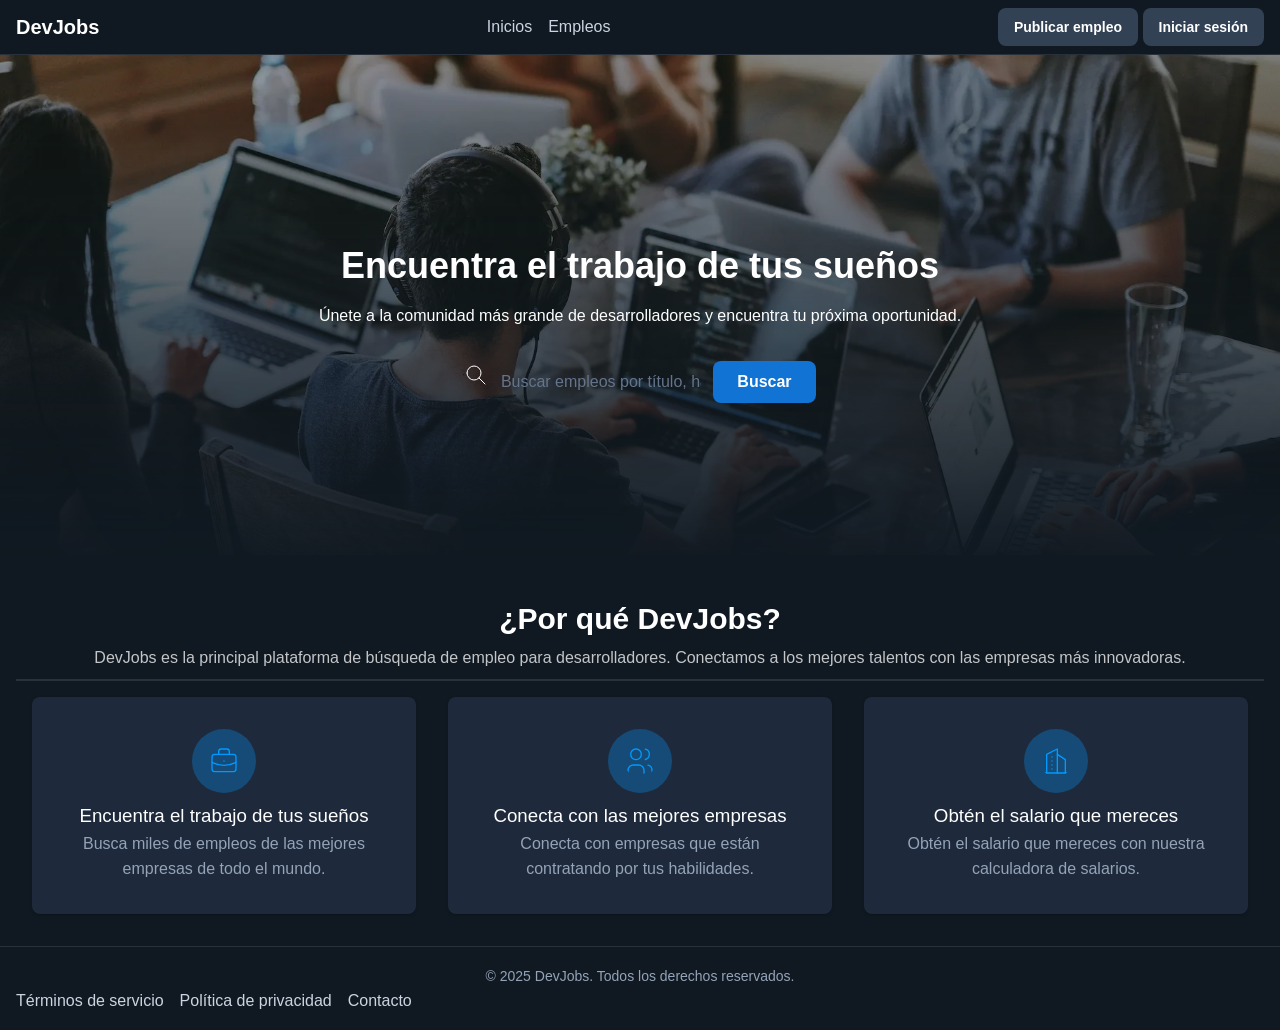
==== 00-html-css/index.html @ 6d551c02 "archivos finales" ====
<!DOCTYPE html> <!-- le indica al navegador que es un documento HTML5 -->
<html lang="es">

<head>
   <!-- Van los metadatos, esta información no es visible en la web -->
   <title>DevJobs - Inicio</title>
   <meta charset="UTF-8" /><!-- Define la codificación de caracteres -->
   <meta name="description" content="Encuentra el trabajo de tus sueños">
   <link rel="stylesheet" href="./styles.css" /><!-- Vincula el archivo CSS externo -->
</head>

<body>
   <header>
      <h2>DevJobs</h2>
      <nav>
         <a href="">Inicios</a>
         <a href="">Empleos</a>
      </nav>
      <div>
         <a href="">Publicar empleo</a>
         <a href="">Iniciar sesión</a>
      </div>
   </header>
   <main>
      <section>
         <img src="./background.webp" alt="Imagen de bienvenida" />
         <h1>Encuentra el trabajo de tus sueños</h1>
         <p>Únete a la comunidad más grande de desarrolladores y encuentra tu próxima oportunidad.</p>

         <form role="search">
            <svg xmlns="http://www.w3.org/2000/svg" width="24" height="24" viewBox="0 0 24 24" fill="none"
               stroke="currentColor" stroke-width="1" stroke-linecap="round" stroke-linejoin="round"
               class="icon icon-tabler icons-tabler-outline icon-tabler-search">
               <path stroke="none" d="M0 0h24v24H0z" fill="none" />
               <path d="M10 10m-7 0a7 7 0 1 0 14 0a7 7 0 1 0 -14 0" />
               <path d="M21 21l-6 -6" />
            </svg>
            <input required type="text" placeholder="Buscar empleos por título, habilidad o empresa" />
            <button type="submit">Buscar</button>
         </form>
      </section>
      <section>
         <header>
            <h2>¿Por qué DevJobs?</h2>
            <p>DevJobs es la principal plataforma de búsqueda de empleo para desarrolladores. Conectamos a los mejores
               talentos con las empresas más innovadoras.</p>
         </header>

         <footer>
            <article>
               <svg xmlns="http://www.w3.org/2000/svg" width="32" height="32" viewBox="0 0 24 24" fill="none"
                  stroke="currentColor" stroke-width="1" stroke-linecap="round" stroke-linejoin="round"
                  class="icon icon-tabler icons-tabler-outline icon-tabler-briefcase">
                  <path stroke="none" d="M0 0h24v24H0z" fill="none" />
                  <path d="M3 7m0 2a2 2 0 0 1 2 -2h14a2 2 0 0 1 2 2v9a2 2 0 0 1 -2 2h-14a2 2 0 0 1 -2 -2z" />
                  <path d="M8 7v-2a2 2 0 0 1 2 -2h4a2 2 0 0 1 2 2v2" />
                  <path d="M12 12l0 .01" />
                  <path d="M3 13a20 20 0 0 0 18 0" />
               </svg>
               <h3>Encuentra el trabajo de tus sueños</h3>
               <p>Busca miles de empleos de las mejores empresas de todo el mundo.</p>
            </article>

            <article>
               <svg xmlns="http://www.w3.org/2000/svg" width="24" height="24" viewBox="0 0 24 24" fill="none"
                  stroke="currentColor" stroke-width="1" stroke-linecap="round" stroke-linejoin="round"
                  class="icon icon-tabler icons-tabler-outline icon-tabler-users">
                  <path stroke="none" d="M0 0h24v24H0z" fill="none" />
                  <path d="M9 7m-4 0a4 4 0 1 0 8 0a4 4 0 1 0 -8 0" />
                  <path d="M3 21v-2a4 4 0 0 1 4 -4h4a4 4 0 0 1 4 4v2" />
                  <path d="M16 3.13a4 4 0 0 1 0 7.75" />
                  <path d="M21 21v-2a4 4 0 0 0 -3 -3.85" />
               </svg>
               <h3>Conecta con las mejores empresas</h3>
               <p>Conecta con empresas que están contratando por tus habilidades.</p>
            </article>

            <article>
               <svg xmlns="http://www.w3.org/2000/svg" width="24" height="24" viewBox="0 0 24 24" fill="none"
                  stroke="currentColor" stroke-width="1" stroke-linecap="round" stroke-linejoin="round"
                  class="icon icon-tabler icons-tabler-outline icon-tabler-building-skyscraper">
                  <path stroke="none" d="M0 0h24v24H0z" fill="none" />
                  <path d="M3 21l18 0" />
                  <path d="M5 21v-14l8 -4v18" />
                  <path d="M19 21v-10l-6 -4" />
                  <path d="M9 9l0 .01" />
                  <path d="M9 12l0 .01" />
                  <path d="M9 15l0 .01" />
                  <path d="M9 18l0 .01" />
               </svg>
               <h3>Obtén el salario que mereces</h3>
               <p>Obtén el salario que mereces con nuestra calculadora de salarios.</p>
            </article>
         </footer>
      </section>
   </main>
   <footer>
      <small>&copy; 2025 DevJobs. Todos los derechos reservados.</small>
      <nav>
         <a href="">Términos de servicio</a>
         <a href="">Política de privacidad</a>
         <a href="">Contacto</a>
      </nav>
   </footer>
</body>

</html>
---- 00-html-css/styles.css ----
* {
   margin: 0;
   padding: 0;
   box-sizing: border-box;
}

:root {
   --primary: #1173d4;
   --primary-dark: #0a3d66;
   --primary-hover: #0d5ba8;
   --primary-light: #09f;
   --background: #101922;
   --text-primary: #ffffff;
   --text-secondary: #cbd5e1;
   --text-muted: #94a3b8;
   --border: rgba(255, 255, 255, 0.1);
   --card-bg: #1e293b;
   --shadow: rgba(0, 0, 0, 0.3);
   --input-bg: #1e293b;
   --hsla-example: hsla(210, 100%, 56%, 1);
}

@font-face {
   font-family: 'Inter variable';
   font-style: normal;
   font-display: swap;
   font-weight: 100 900;
   src: url(https://cdn.jsdelivr.net/fontsource/fonts/inter:vf@latest/latin-wght-normal.woff2) format ('woff2-variations');
   unicode-range: U+0000-00FF, U+0131, U+0152-0153, U+02BB-02BC, U+02C6, U+02DA, U+0304, U+0308, U+0329, U+2000-206G, U20AC, U+2122, U+2191, U+2193, U+2212, U+2215, U+FEFF, U+FFFD;
}

body {
   font-family: 'Google Sans Code', 'Inter variable', sans-serif;
   background-color: var(--background);
   color: var(--text-primary);
   min-height: 100vh;
   display: flex;
   flex-direction: column;
   line-height: 1.6;
}

/* Títulos principales */
h1 {
   font-size: 2.25rem;
   font-weight: 900;
   margin-bottom: 1rem;
   line-height: 1.2;
   text-wrap: balance;
}

h1+p {
   text-wrap: balance;
   margin-bottom: 2rem;
}

/* Header */
header {
   border-bottom: 1px solid var(--border);
   background-color: var(--background);
   padding: .5rem 1rem;
   display: flex;
   align-items: center;
   justify-content: space-between;
   gap: 2rem;

   h2 {
      font-size: 1.25rem;
      font-weight: 700;
      color: var(--text-primary);
   }
}

/* Navegación del header a otras páginas */
nav {
   align-items: center;
   gap: 1rem;
   display: flex;

   a {
      text-decoration: none;
      color: var(--text-secondary);
      transition: color 0.2s;
      font-weight: 500;

      &:hover,
      &:focus {
         color: var(--primary);
         outline: none;
      }
   }
}

/* Botones del Header */
header div a {
   padding: 0.5rem 1rem;
   border-radius: 0.5rem;
   background-color: #334155;
   color: var(--text-primary);
   display: inline-block;
   font-size: 0.875rem;
   font-weight: 700;
   text-decoration: none;
   /* TODO */
}

/* Hero */
main>section:nth-child(1) {
   height: 500px;
   text-align: center;
   display: flex;
   flex-direction: column;
   justify-content: center;
   align-items: center;

   h1 {
      padding-top: 36px;
   }

   &>img {
      position: absolute;
      width: 100%;
      height: 100%;
      object-fit: cover;
      z-index: -1;
      left: 0;
      right: 0;
      mask-image: linear-gradient(to bottom, rgba(16, 25, 34, 1) 5%, rgba(16, 25, 34, 0) 80%);
   }
}

/* Formulario de búsqueda */
form {
   max-width: 42rem;
   width: 100%;
   margin: 0 auto;
   padding-inline: 1rem;
}

form>div {
   display: flex;
   align-items: center;
   background-color: var(--input-bg);
   border-radius: 0.5rem;
   box-shadow: 0 10px 15px -3px var(--shadow);
   padding: 0.5rem;
   gap: 0.5rem;
}

form span {
   padding-left: 0.75rem;
   color: var(--text-muted);
   display: flex;
   align-items: center;
   flex-shrink: 0;
}

form input[type="text"] {
   flex: 1;
   background: transparent;
   border: none;
   outline: none;
   color: var(--text-primary);
   padding: 0.75rem 0.5rem;
   font-size: 1rem;
   font-family: inherit;
}

form input[type="text"]::placeholder {
   color: #64748b;
}

form button[type="submit"] {
   padding: 0.75rem 1.5rem;
   border-radius: 0.5rem;
   background-color: var(--primary);
   color: white;
   font-weight: 700;
   border: none;
   cursor: pointer;
   transition: background-color 0.2s;
   font-family: inherit;
   font-size: 1rem;
   white-space: nowrap;
}

form button[type="submit"]:hover,
form button[type="submit"]:focus {
   background-color: var(--primary-hover);
   outline: 2px solid white;
   outline-offset: 2px;
}

/* Features section */
main>section:nth-child(2) {
   padding-inline: 1rem;
   background-color: var(--background);
   padding-top: 2rem;

   &>header {
      gap: 2px;
      flex-direction: column;

      h2 {
         margin-bottom: 0;
      }

      p {
         opacity: .75;
      }
   }

   &>div {
      max-width: 1280px;
      margin: 0 auto;
   }
}

main>section:nth-child(2) h2 {
   font-size: 1.875rem;
   font-weight: 700;
   color: var(--text-primary);
   margin-bottom: 1rem;
}

main>section:nth-child(2)>div>div:first-child>p {
   font-size: 1.125rem;
   color: var(--text-muted);
   max-width: 42rem;
   margin: 0 auto;
}

main>section:nth-child(2) footer {
   display: grid;
   gap: 2rem;
   grid-template-columns: repeat(auto-fit, minmax(300px, 1fr));
   max-width: 1280px;
   margin: 0 auto;
}

/* Footer */
footer {
   background-color: var(--background);
   border-top: 1px solid var(--border);
   text-align: center;
   padding: 16px;

   small {
      color: var(--text-muted);
      font-size: 0.875rem;
   }
}

/* Feature cards */
article {
   background-color: var(--card-bg);
   padding: 2rem;
   margin-bottom: 16px;
   border-radius: 0.5rem;
   box-shadow: 0px 1px 3px var(--shadow);

   svg {
      color: var(--primary-light);
      background: rgba(0, 153, 255, .3);
      border-radius: 100%;
      width: 64px;
      height: 64px;
      padding: 16px;
   }

   h3 {
      font-weight: 500;
   }

   p {
      color: var(--text-muted);
   }
}
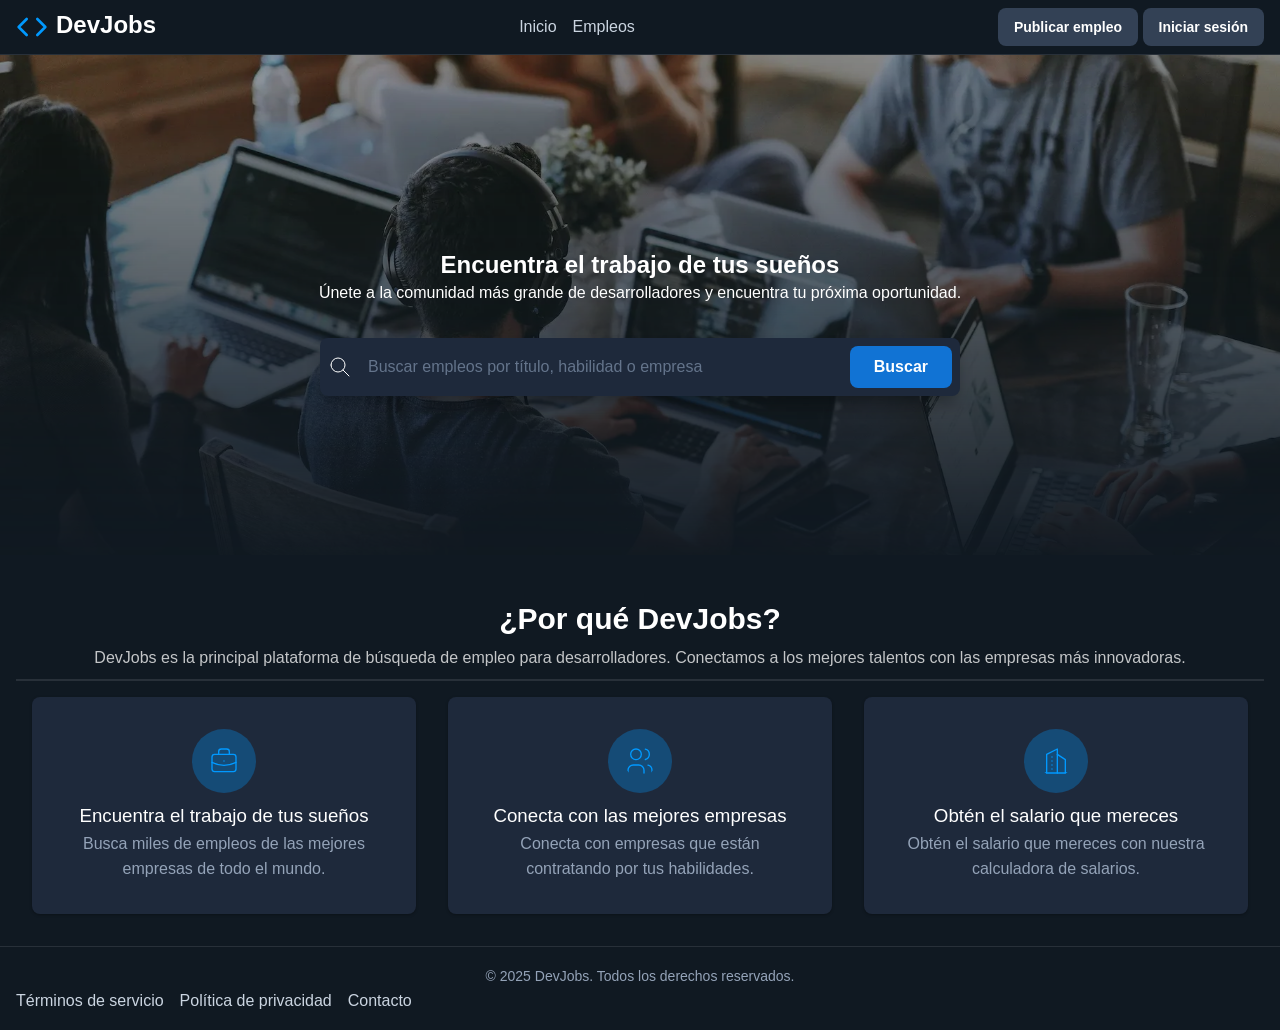
==== commit 0e940a80: "cambios en el logo" ====
--- a/00-html-css/index.html
+++ b/00-html-css/index.html
@@ -11,10 +11,17 @@
 
 <body>
    <header>
-      <h2>DevJobs</h2>
+      <h1>
+         <svg fill="none" stroke="currentColor" stroke-linecap="round" stroke-linejoin="round" stroke-width="2" viewBox="0 0 24 24" xmlns="http://www.w3.org/2000/svg">
+           <polyline points="16 18 22 12 16 6"></polyline>
+           <polyline points="8 6 2 12 8 18"></polyline>
+         </svg>
+         DevJobs
+      </h1>
       <nav>
-         <a href="">Inicios</a>
-         <a href="">Empleos</a>
+         <a href="./index.html">Inicio</a>
+         <!-- <a href="./search.html">Empleos</a> -->
+         <a href="./empleos.html">Empleos</a>
       </nav>
       <div>
          <a href="">Publicar empleo</a>
@@ -28,15 +35,17 @@
          <p>Únete a la comunidad más grande de desarrolladores y encuentra tu próxima oportunidad.</p>
 
          <form role="search">
-            <svg xmlns="http://www.w3.org/2000/svg" width="24" height="24" viewBox="0 0 24 24" fill="none"
-               stroke="currentColor" stroke-width="1" stroke-linecap="round" stroke-linejoin="round"
-               class="icon icon-tabler icons-tabler-outline icon-tabler-search">
-               <path stroke="none" d="M0 0h24v24H0z" fill="none" />
-               <path d="M10 10m-7 0a7 7 0 1 0 14 0a7 7 0 1 0 -14 0" />
-               <path d="M21 21l-6 -6" />
-            </svg>
-            <input required type="text" placeholder="Buscar empleos por título, habilidad o empresa" />
-            <button type="submit">Buscar</button>
+            <div>
+               <svg xmlns="http://www.w3.org/2000/svg" width="24" height="24" viewBox="0 0 24 24" fill="none"
+                  stroke="currentColor" stroke-width="1" stroke-linecap="round" stroke-linejoin="round"
+                  class="icon icon-tabler icons-tabler-outline icon-tabler-search">
+                  <path stroke="none" d="M0 0h24v24H0z" fill="none" />
+                  <path d="M10 10m-7 0a7 7 0 1 0 14 0a7 7 0 1 0 -14 0" />
+                  <path d="M21 21l-6 -6" />
+               </svg>
+               <input required type="text" placeholder="Buscar empleos por título, habilidad o empresa" />
+               <button type="submit">Buscar</button>
+            </div>
          </form>
       </section>
       <section>
--- a/00-html-css/styles.css
+++ b/00-html-css/styles.css
@@ -41,11 +41,17 @@
 
 /* Títulos principales */
 h1 {
-   font-size: 2.25rem;
-   font-weight: 900;
-   margin-bottom: 1rem;
+   font-size: 1.5rem;
    line-height: 1.2;
    text-wrap: balance;
+   display: flex;
+   gap: 0.5rem;
+
+   svg{
+      width: 2rem;
+      height: 2rem;
+      color: var(--primary-light);
+   }
 }
 
 h1+p {
@@ -274,4 +280,146 @@
    p {
       color: var(--text-muted);
    }
+}
+
+/* Search page */
+.header-search {
+   justify-content: space-between;
+   
+   div {
+      display: flex;
+      align-items: center;
+      gap: 5px;
+
+      button {
+         color: var(--primary);
+         background: var(--primary-dark);
+         padding: 10px;
+         border-radius: 8px;
+         border: none;
+         font-weight: 700;
+         font-size: 13px;
+      }
+
+      a{
+         border: none;
+         background-color: transparent;
+
+         img {
+            border-radius: 50%;
+            height: 40px;
+            width: 40px;
+         }
+      }
+   }
+}
+main.main-search {
+   padding: 2rem 100px;
+   display: flex;
+   flex-direction: column;
+   justify-content: center;
+   align-items: center;
+   gap: 2rem;
+
+   section {
+      width: 100%;
+   }
+
+   section:first-child {
+      height: 150px;
+   }
+
+   section:nth-child(2){
+      padding-inline: 0px;
+      padding: 0px;
+   }
+}
+
+main.main-search section:nth-child(2) form {
+   max-width: 100%;
+   padding: 0px;
+
+   svg {
+      margin-top: 15px;
+      margin-left: 15px;
+      position: absolute;
+   }
+
+   input[type="text"] {
+      font-size: 1.25rem;
+      width: 100%;
+      border: 3px solid var(--border);
+      border-radius: 8px;
+      text-indent: 40px;
+   }
+
+   select {
+      margin-top: 15px;
+      background: var(--input-bg);
+      color: var(--text-primary);
+      border: none;
+      border-radius: 8px;
+      padding: 10px;
+
+   }
+}
+
+main.main-search section.search-results{
+
+   header {
+      border-bottom: unset;
+      
+      h2 {
+         margin-bottom: 1rem;
+      }
+   }
+
+   article {
+      background: var(--background);
+      border: 1px solid var(--border);
+      margin-bottom: 0px;
+      border-radius: 0px;
+
+      &:nth-child(2) {
+         border-radius: 20px 20px 0px 0px;
+      }
+
+      &:nth-last-child(2) {
+         border-radius: 0px 0px 20px 20px;
+      }
+
+      header {
+         padding: 10px 0px;
+         p {
+            font-size: 80%;
+         }
+         button {
+            color: white;
+            background: var(--primary);
+            border: none;
+            border-radius: 8px;
+            padding: 15px 25px;
+            font-size: 15px;
+            font-weight: 700;
+         }
+      }
+   }
+
+   footer {
+      border-top: unset;
+
+      button {
+         background: transparent;
+         color: white;
+         border: none;
+         border-radius: 8px;
+         padding: 15px 25px;
+         font-size: 15px;
+         font-weight: 600;
+         
+         &.active {
+            background: var(--primary);
+         }
+      }
+   }
 }
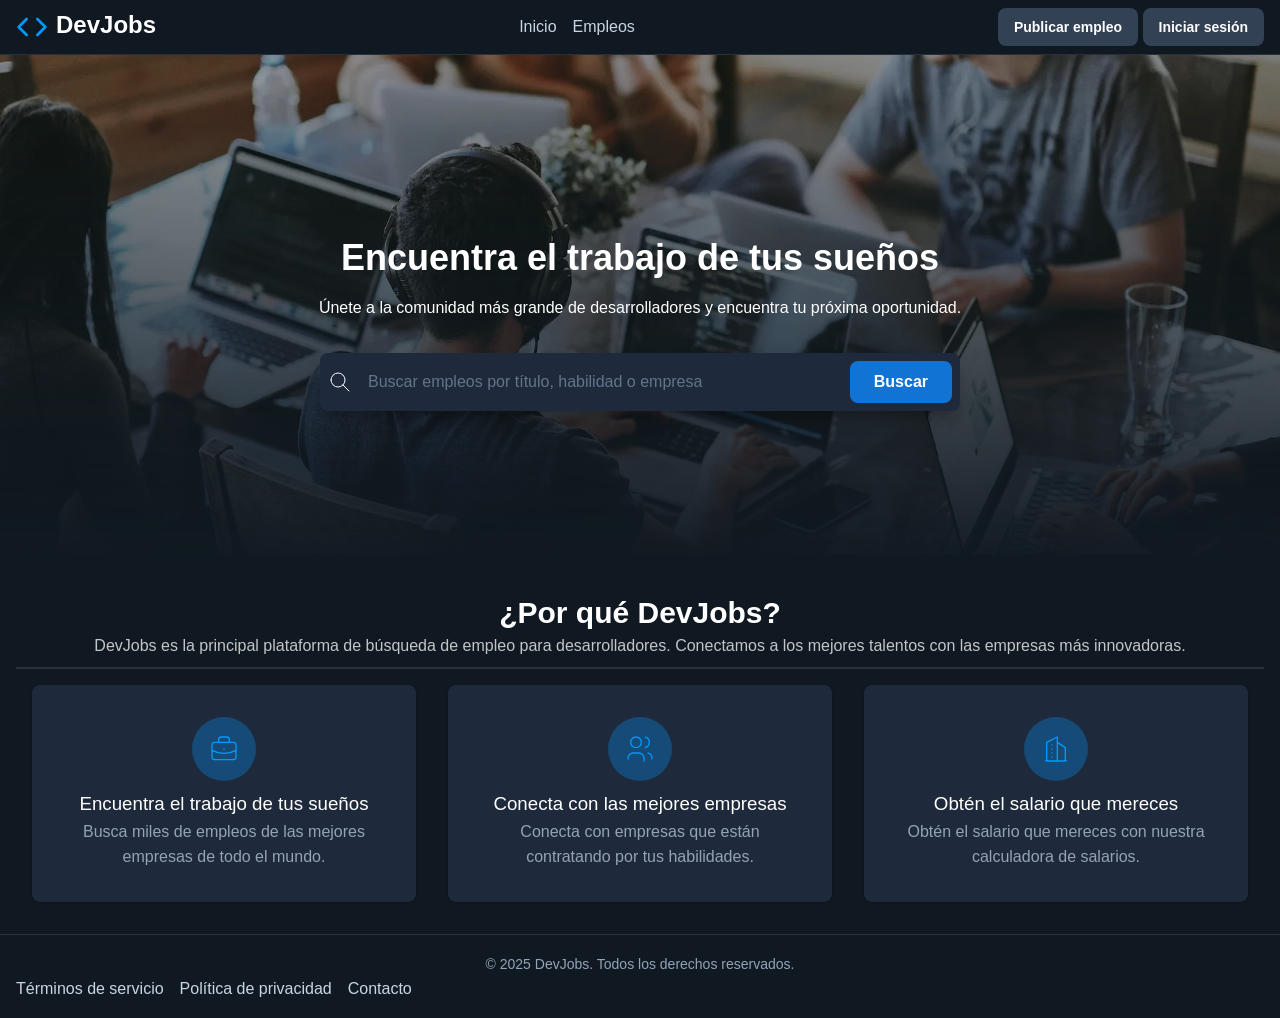
==== commit 0d64ddb1: "mejoras del header" ====
--- a/00-html-css/index.html
+++ b/00-html-css/index.html
@@ -11,13 +11,13 @@
 
 <body>
    <header>
-      <h1>
+      <h2>
          <svg fill="none" stroke="currentColor" stroke-linecap="round" stroke-linejoin="round" stroke-width="2" viewBox="0 0 24 24" xmlns="http://www.w3.org/2000/svg">
            <polyline points="16 18 22 12 16 6"></polyline>
            <polyline points="8 6 2 12 8 18"></polyline>
          </svg>
          DevJobs
-      </h1>
+      </h2>
       <nav>
          <a href="./index.html">Inicio</a>
          <!-- <a href="./search.html">Empleos</a> -->
--- a/00-html-css/styles.css
+++ b/00-html-css/styles.css
@@ -41,17 +41,11 @@
 
 /* Títulos principales */
 h1 {
-   font-size: 1.5rem;
+   font-size: 2.25rem;
+   font-weight: 900;
+   margin-bottom: 1rem;
    line-height: 1.2;
    text-wrap: balance;
-   display: flex;
-   gap: 0.5rem;
-
-   svg{
-      width: 2rem;
-      height: 2rem;
-      color: var(--primary-light);
-   }
 }
 
 h1+p {
@@ -70,9 +64,17 @@
    gap: 2rem;
 
    h2 {
-      font-size: 1.25rem;
-      font-weight: 700;
-      color: var(--text-primary);
+      font-size: 1.5rem;
+      line-height: 1.2;
+      text-wrap: balance;
+      display: flex;
+      gap: 0.5rem;
+
+      svg{
+         width: 2rem;
+         height: 2rem;
+         color: var(--primary-light);
+      }
    }
 }
 
